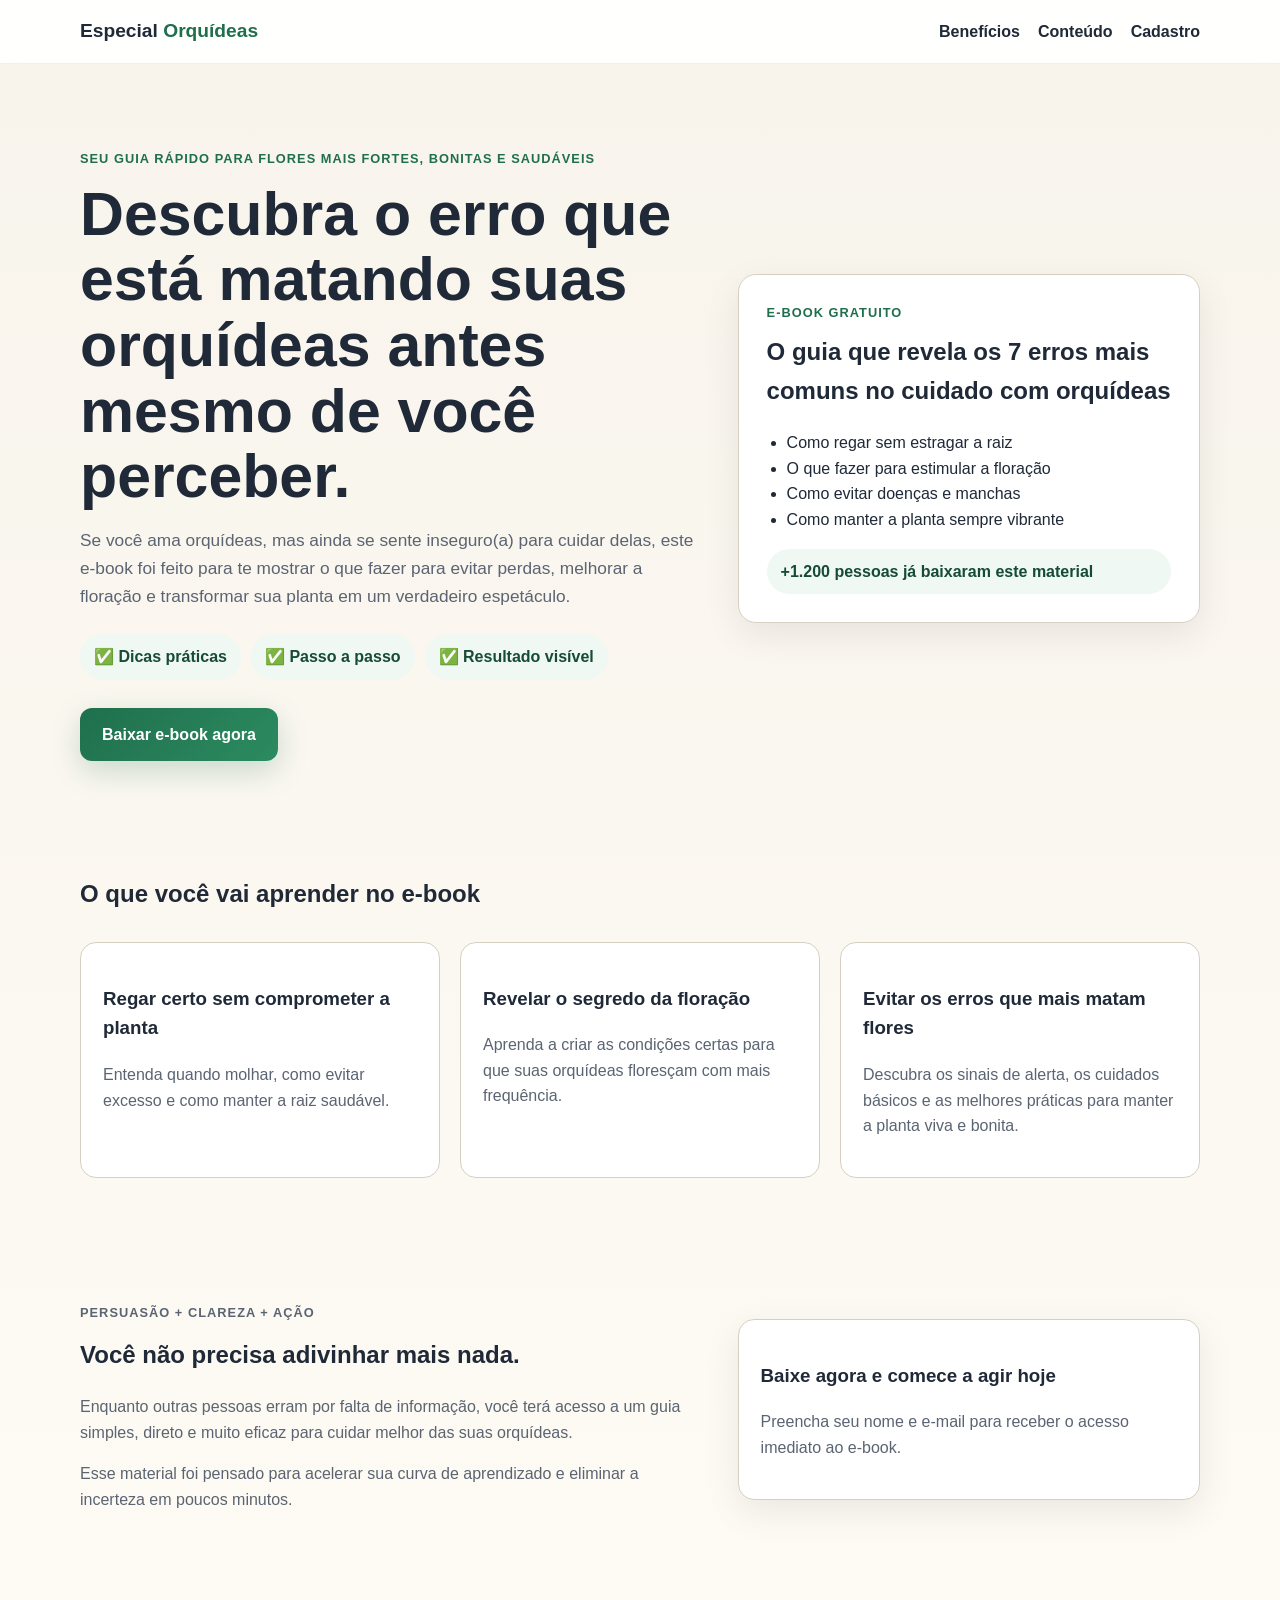
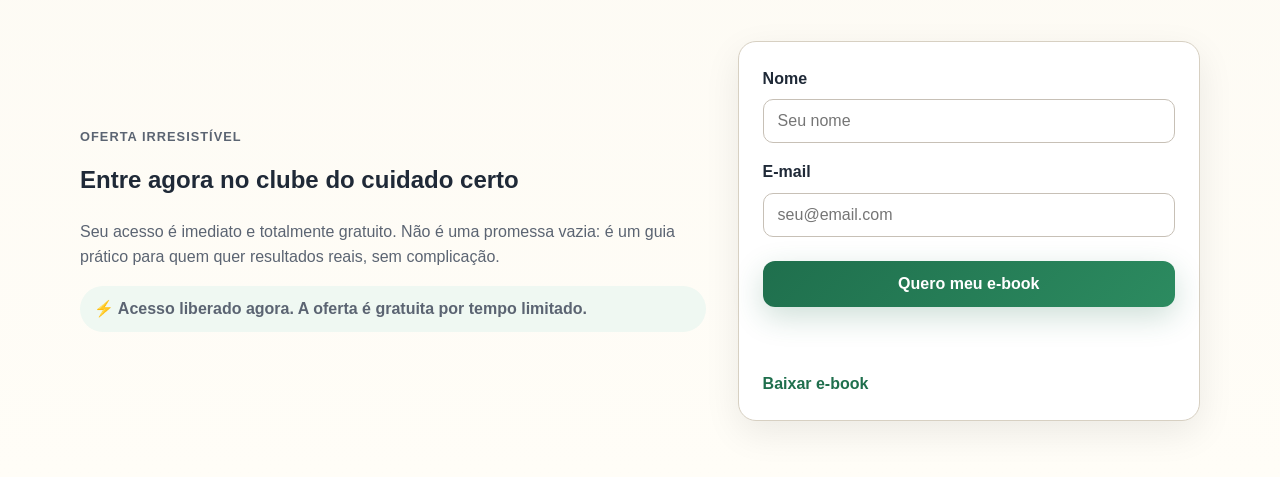
==== index.html @ f8551716 "first commit" ====
<!DOCTYPE html>
<html lang="pt-BR">
<head>
    <meta charset="UTF-8">
    <meta name="viewport" content="width=device-width, initial-scale=1.0">
    <meta name="description" content="Baixe agora o e-book gratuito sobre orquídeas e descubra como cuidar delas de forma simples, segura e eficiente.">
    <title>Orquídeas: O Guia Secreto para Cuidar Melhor</title>
    <link rel="stylesheet" href="style.css">
</head>
<body>
    <header class="topbar">
        <div class="container nav-row">
            <div class="brand">Especial <span>Orquídeas</span></div>
            <nav>
                <a href="#beneficios">Benefícios</a>
                <a href="#conteudo">Conteúdo</a>
                <a href="#cadastro">Cadastro</a>
            </nav>
        </div>
    </header>

    <main>
        <section class="hero" id="home">
            <div class="container hero-grid">
                <div class="hero-copy">
                    <p class="eyebrow">Seu guia rápido para flores mais fortes, bonitas e saudáveis</p>
                    <h1>Descubra o erro que está matando suas orquídeas antes mesmo de você perceber.</h1>
                    <p class="lead">Se você ama orquídeas, mas ainda se sente inseguro(a) para cuidar delas, este e-book foi feito para te mostrar o que fazer para evitar perdas, melhorar a floração e transformar sua planta em um verdadeiro espetáculo.</p>

                    <div class="hero-points">
                        <span>✅ Dicas práticas</span>
                        <span>✅ Passo a passo</span>
                        <span>✅ Resultado visível</span>
                    </div>

                    <a class="btn-primary" href="#cadastro">Baixar e-book agora</a>
                </div>

                <div class="hero-card">
                    <div class="mini-badge">E-book gratuito</div>
                    <h2>O guia que revela os 7 erros mais comuns no cuidado com orquídeas</h2>
                    <ul>
                        <li>Como regar sem estragar a raiz</li>
                        <li>O que fazer para estimular a floração</li>
                        <li>Como evitar doenças e manchas</li>
                        <li>Como manter a planta sempre vibrante</li>
                    </ul>
                    <div class="social-proof">+1.200 pessoas já baixaram este material</div>
                </div>
            </div>
        </section>

        <section class="benefits" id="beneficios">
            <div class="container">
                <h2>O que você vai aprender no e-book</h2>
                <div class="benefit-grid">
                    <article>
                        <h3>Regar certo sem comprometer a planta</h3>
                        <p>Entenda quando molhar, como evitar excesso e como manter a raiz saudável.</p>
                    </article>
                    <article>
                        <h3>Revelar o segredo da floração</h3>
                        <p>Aprenda a criar as condições certas para que suas orquídeas floresçam com mais frequência.</p>
                    </article>
                    <article>
                        <h3>Evitar os erros que mais matam flores</h3>
                        <p>Descubra os sinais de alerta, os cuidados básicos e as melhores práticas para manter a planta viva e bonita.</p>
                    </article>
                </div>
            </div>
        </section>

        <section class="content-section" id="conteudo">
            <div class="container two-column">
                <div>
                    <p class="section-tag">Persuasão + clareza + ação</p>
                    <h2>Você não precisa adivinhar mais nada.</h2>
                    <p>Enquanto outras pessoas erram por falta de informação, você terá acesso a um guia simples, direto e muito eficaz para cuidar melhor das suas orquídeas.</p>
                    <p>Esse material foi pensado para acelerar sua curva de aprendizado e eliminar a incerteza em poucos minutos.</p>
                </div>

                <div class="box-cta">
                    <h3>Baixe agora e comece a agir hoje</h3>
                    <p>Preencha seu nome e e-mail para receber o acesso imediato ao e-book.</p>
                </div>
            </div>
        </section>

        <section class="capture" id="cadastro">
            <div class="container capture-grid">
                <div class="capture-copy">
                    <p class="section-tag">Oferta irresistível</p>
                    <h2>Entre agora no clube do cuidado certo</h2>
                    <p>Seu acesso é imediato e totalmente gratuito. Não é uma promessa vazia: é um guia prático para quem quer resultados reais, sem complicação.</p>
                    <p class="urgency">⚡ Acesso liberado agora. A oferta é gratuita por tempo limitado.</p>
                </div>

                <form id="lead-form" class="lead-form" data-script-url="COLOQUE_A_URL_DO_SEU_APPS_SCRIPT_AQUI" data-ebook-url="COLOQUE_O_LINK_DO_SEU_EBOOK_AQUI">
                    <label>
                        Nome
                        <input type="text" name="nome" placeholder="Seu nome" required>
                    </label>

                    <label>
                        E-mail
                        <input type="email" name="email" placeholder="seu@email.com" required>
                    </label>

                    <button type="submit" class="btn-primary full">Quero meu e-book</button>
                    <p id="form-status" class="form-status" aria-live="polite"></p>
                    <a id="download-link" class="download-link" href="#" target="_blank" rel="noreferrer">Baixar e-book</a>
                </form>
            </div>
        </section>
    </main>

    <script src="main.js"></script>
</body>
</html>
---- style.css ----
:root {
    --bg: #f6f1e8;
    --panel: #ffffff;
    --text: #1f2937;
    --muted: #5b6472;
    --brand: #1f6f4d;
    --brand-dark: #164b35;
    --accent: #ffb84d;
    --line: #d7d0c2;
}

* {
    box-sizing: border-box;
}

html {
    scroll-behavior: smooth;
}

body {
    margin: 0;
    font-family: Arial, Helvetica, sans-serif;
    color: var(--text);
    background: linear-gradient(180deg, #f8f4ec 0%, #fffdf7 100%);
    line-height: 1.6;
}

.container {
    width: min(1120px, calc(100% - 32px));
    margin: 0 auto;
}

.topbar {
    position: sticky;
    top: 0;
    z-index: 10;
    background: rgba(255, 255, 255, 0.92);
    backdrop-filter: blur(8px);
    border-bottom: 1px solid rgba(0, 0, 0, 0.06);
}

.nav-row {
    display: flex;
    align-items: center;
    justify-content: space-between;
    padding: 16px 0;
}

.brand {
    font-size: 1.2rem;
    font-weight: 700;
}

.brand span {
    color: var(--brand);
}

nav {
    display: flex;
    gap: 18px;
}

nav a {
    text-decoration: none;
    color: var(--text);
    font-weight: 600;
}

.hero {
    padding: 72px 0 48px;
}

.hero-grid,
.capture-grid,
.two-column {
    display: grid;
    grid-template-columns: 1.15fr 0.85fr;
    gap: 32px;
    align-items: center;
}

.eyebrow,
.section-tag,
.mini-badge {
    text-transform: uppercase;
    letter-spacing: 0.08em;
    font-size: 0.8rem;
    font-weight: 700;
    color: var(--brand);
}

h1 {
    font-size: clamp(2.2rem, 5vw, 3.8rem);
    line-height: 1.08;
    margin: 0 0 16px;
}

.lead {
    font-size: 1.08rem;
    color: var(--muted);
    max-width: 680px;
}

.hero-points {
    display: flex;
    flex-wrap: wrap;
    gap: 10px;
    margin: 24px 0 28px;
}

.hero-points span,
.social-proof,
.urgency {
    background: #eff8f2;
    padding: 10px 14px;
    border-radius: 999px;
    font-weight: 700;
    color: var(--brand-dark);
}

.btn-primary {
    display: inline-block;
    background: linear-gradient(135deg, var(--brand) 0%, #2c8b60 100%);
    color: #fff;
    text-decoration: none;
    border: none;
    border-radius: 12px;
    padding: 14px 22px;
    font-size: 1rem;
    font-weight: 700;
    cursor: pointer;
    box-shadow: 0 10px 30px rgba(31, 111, 77, 0.22);
}

.btn-primary.full {
    width: 100%;
    margin-top: 8px;
}

.hero-card,
.box-cta,
.lead-form {
    background: var(--panel);
    border: 1px solid var(--line);
    border-radius: 18px;
    box-shadow: 0 12px 36px rgba(0, 0, 0, 0.08);
}

.hero-card {
    padding: 28px;
}

.hero-card h2,
.capture-copy h2,
.benefits h2,
.content-section h2 {
    margin-top: 10px;
}

.hero-card ul {
    padding-left: 20px;
}

.benefits,
.content-section,
.capture {
    padding: 56px 0;
}

.benefit-grid {
    display: grid;
    grid-template-columns: repeat(3, 1fr);
    gap: 20px;
    margin-top: 28px;
}

.benefit-grid article,
.box-cta {
    background: var(--panel);
    border: 1px solid var(--line);
    border-radius: 16px;
    padding: 22px;
}

.capture-copy p,
.content-section p,
.benefit-grid p {
    color: var(--muted);
}

.lead-form {
    padding: 24px;
}

.lead-form label {
    display: block;
    margin-bottom: 16px;
    font-weight: 700;
}

.lead-form input {
    width: 100%;
    margin-top: 8px;
    padding: 12px 14px;
    border-radius: 10px;
    border: 1px solid #c7c0b6;
    font-size: 1rem;
}

.form-status {
    margin-top: 14px;
    min-height: 22px;
    color: var(--brand-dark);
    font-weight: 700;
}

.download-link {
    display: inline-block;
    margin-top: 12px;
    color: var(--brand);
    text-decoration: none;
    font-weight: 700;
}

@media (max-width: 860px) {
    .hero-grid,
    .capture-grid,
    .two-column,
    .benefit-grid {
        grid-template-columns: 1fr;
    }

    nav {
        display: none;
    }
}
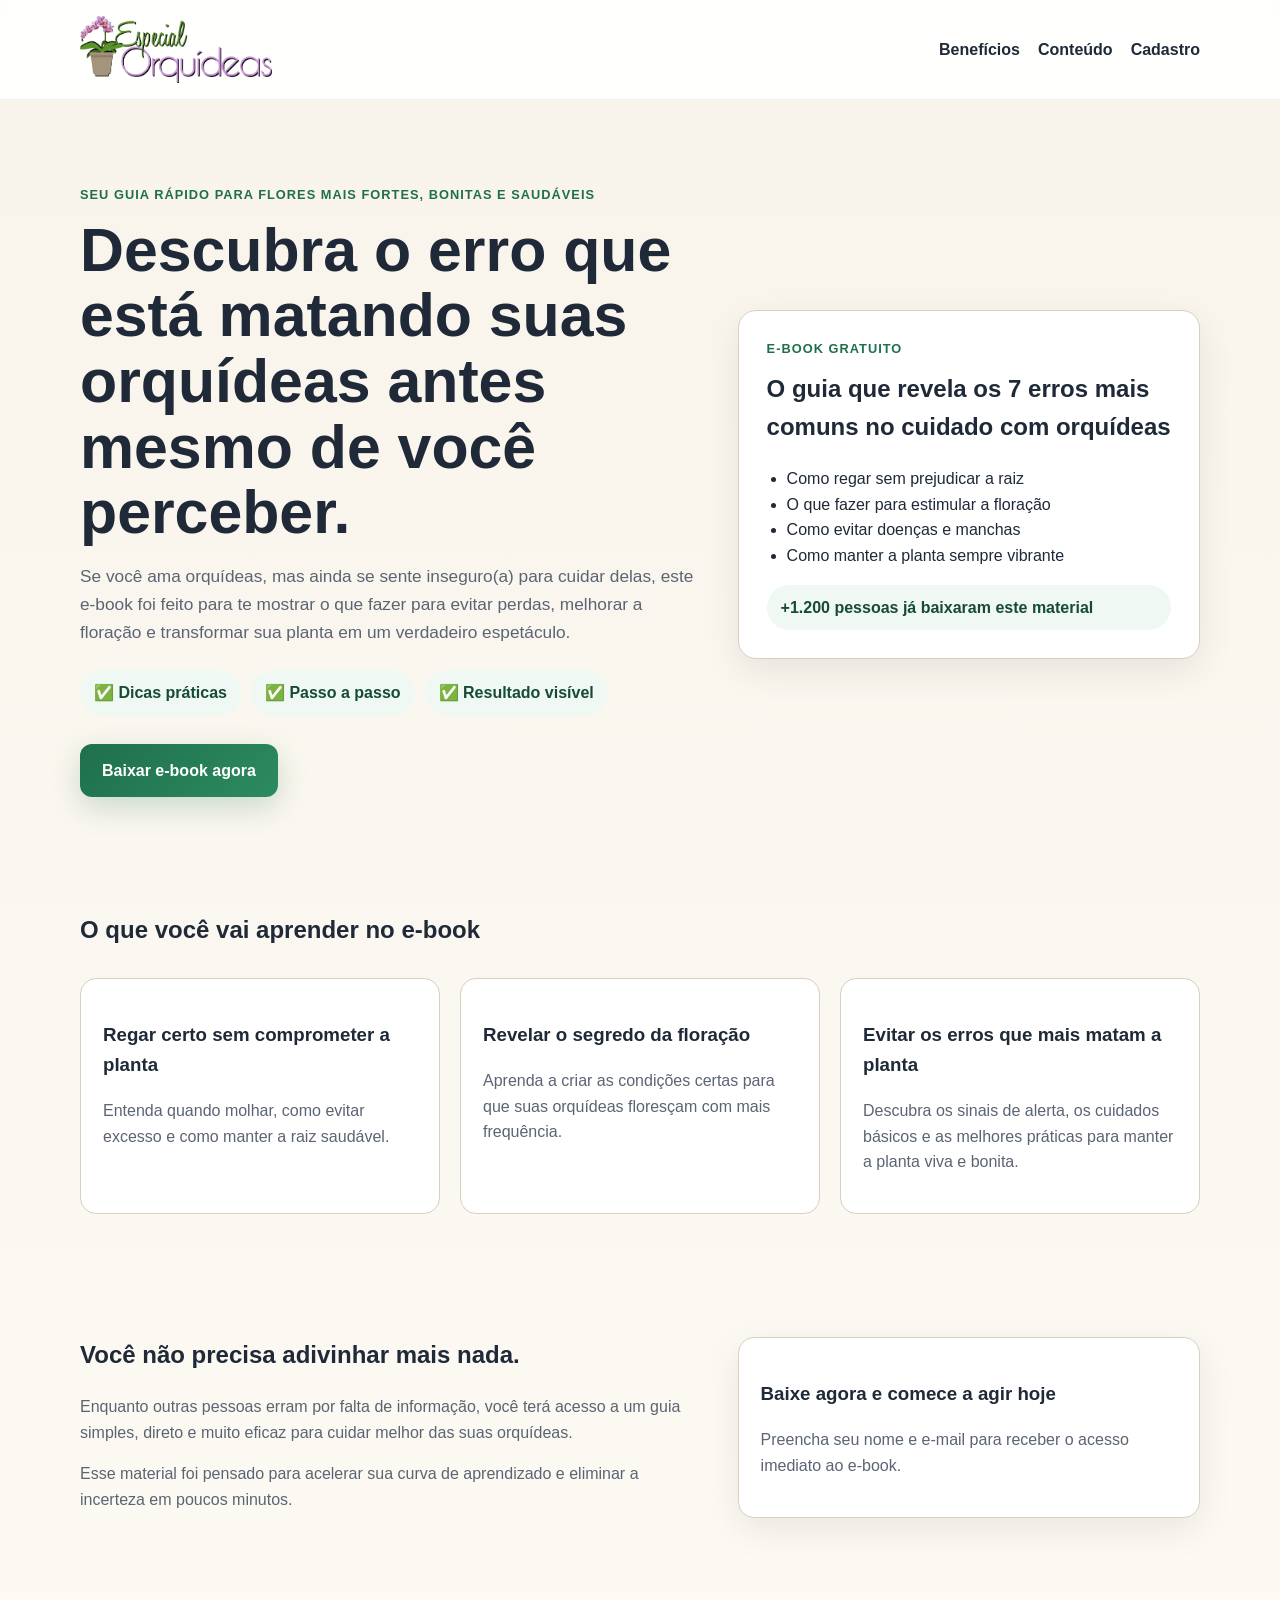
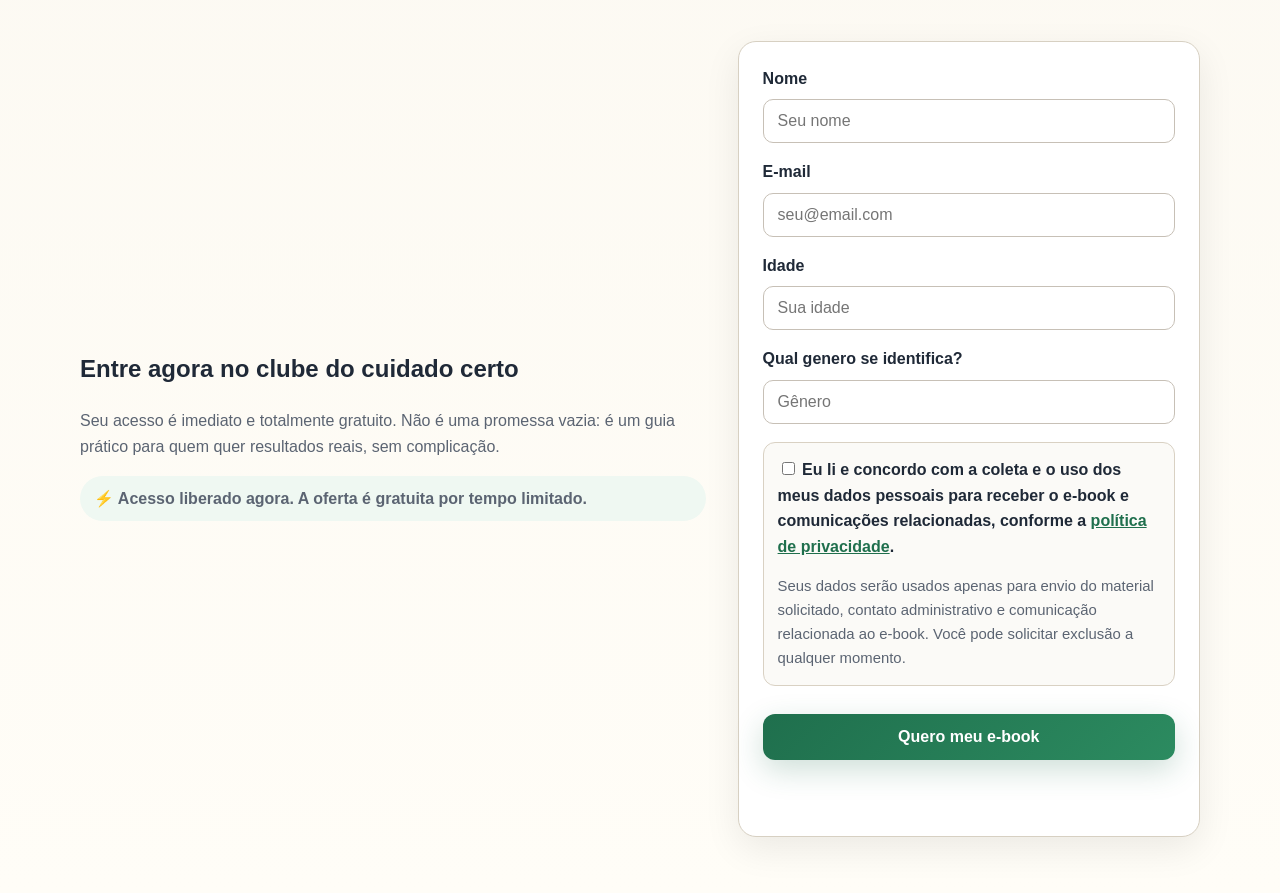
==== commit 885403a0: "Implementação de backend com Apps Script do google" ====
--- a/index.html
+++ b/index.html
@@ -10,7 +10,7 @@
 <body>
     <header class="topbar">
         <div class="container nav-row">
-            <div class="brand">Especial <span>Orquídeas</span></div>
+                <img src="especial orquídeas.webp" alt="Especial Orquídeas"class="brand">
             <nav>
                 <a href="#beneficios">Benefícios</a>
                 <a href="#conteudo">Conteúdo</a>
@@ -40,7 +40,7 @@
                     <div class="mini-badge">E-book gratuito</div>
                     <h2>O guia que revela os 7 erros mais comuns no cuidado com orquídeas</h2>
                     <ul>
-                        <li>Como regar sem estragar a raiz</li>
+                        <li>Como regar sem prejudicar a raiz</li>
                         <li>O que fazer para estimular a floração</li>
                         <li>Como evitar doenças e manchas</li>
                         <li>Como manter a planta sempre vibrante</li>
@@ -63,7 +63,7 @@
                         <p>Aprenda a criar as condições certas para que suas orquídeas floresçam com mais frequência.</p>
                     </article>
                     <article>
-                        <h3>Evitar os erros que mais matam flores</h3>
+                        <h3>Evitar os erros que mais matam a planta</h3>
                         <p>Descubra os sinais de alerta, os cuidados básicos e as melhores práticas para manter a planta viva e bonita.</p>
                     </article>
                 </div>
@@ -73,7 +73,7 @@
         <section class="content-section" id="conteudo">
             <div class="container two-column">
                 <div>
-                    <p class="section-tag">Persuasão + clareza + ação</p>
+                    <!-- <p class="section-tag">Persuasão + clareza + ação</p> -->
                     <h2>Você não precisa adivinhar mais nada.</h2>
                     <p>Enquanto outras pessoas erram por falta de informação, você terá acesso a um guia simples, direto e muito eficaz para cuidar melhor das suas orquídeas.</p>
                     <p>Esse material foi pensado para acelerar sua curva de aprendizado e eliminar a incerteza em poucos minutos.</p>
@@ -89,13 +89,13 @@
         <section class="capture" id="cadastro">
             <div class="container capture-grid">
                 <div class="capture-copy">
-                    <p class="section-tag">Oferta irresistível</p>
+                    <!-- <p class="section-tag">Oferta irresistível</p> -->
                     <h2>Entre agora no clube do cuidado certo</h2>
                     <p>Seu acesso é imediato e totalmente gratuito. Não é uma promessa vazia: é um guia prático para quem quer resultados reais, sem complicação.</p>
                     <p class="urgency">⚡ Acesso liberado agora. A oferta é gratuita por tempo limitado.</p>
                 </div>
 
-                <form id="lead-form" class="lead-form" data-script-url="COLOQUE_A_URL_DO_SEU_APPS_SCRIPT_AQUI" data-ebook-url="COLOQUE_O_LINK_DO_SEU_EBOOK_AQUI">
+                <form id="lead-form" class="lead-form" data-script-url="https://script.google.com/macros/s/AKfycbwAmwP4LG7Ontj531IKOtrj-YC6pEOh5Q7Q1Kuj8aBQ42NuKUIBJKMYOcQsplX1dHQ3tQ/exec" data-ebook-url="E-book.pdf">
                     <label>
                         Nome
                         <input type="text" name="nome" placeholder="Seu nome" required>
@@ -105,10 +105,24 @@
                         E-mail
                         <input type="email" name="email" placeholder="seu@email.com" required>
                     </label>
-
+                    <label>
+                        Idade
+                        <input type="number" name="idade" placeholder="Sua idade" required min="1" max="99" inputmode="numeric" minlength="2" oninput="this.value = this.value.slice(0, 2)">
+                    </label>
+                    <label>
+                        Qual genero se identifica?
+                        <input type="text" name="genero" placeholder="Gênero" required>
+                    </label>
+                    <div class="consent-box">
+                        <label class="consent-label">
+                            <input type="checkbox" name="consentimento" required>
+                            <span>Eu li e concordo com a coleta e o uso dos meus dados pessoais para receber o e-book e comunicações relacionadas, conforme a <a href="politica-privacidade.html" target="_blank" rel="noreferrer">política de privacidade</a>.</span>
+                        </label>
+                        <p class="consent-note">Seus dados serão usados apenas para envio do material solicitado, contato administrativo e comunicação relacionada ao e-book. Você pode solicitar exclusão a qualquer momento.</p>
+                    </div>
                     <button type="submit" class="btn-primary full">Quero meu e-book</button>
                     <p id="form-status" class="form-status" aria-live="polite"></p>
-                    <a id="download-link" class="download-link" href="#" target="_blank" rel="noreferrer">Baixar e-book</a>
+                    <a id="download-link" class="download-link" href="#" target="_blank" rel="noreferrer" style="display: none;">Baixar e-book</a>
                 </form>
             </div>
         </section>
--- a/style.css
+++ b/style.css
@@ -47,6 +47,7 @@
 }
 
 .brand {
+    width: 10em;
     font-size: 1.2rem;
     font-weight: 700;
 }
@@ -198,13 +199,45 @@
     font-weight: 700;
 }
 
-.lead-form input {
+.lead-form input[type="text"],
+.lead-form input[type="email"],
+.lead-form input[type="number"] {
     width: 100%;
     margin-top: 8px;
     padding: 12px 14px;
     border-radius: 10px;
     border: 1px solid #c7c0b6;
     font-size: 1rem;
+}
+
+.consent-box {
+    margin: 18px 0 20px;
+    padding: 14px;
+    border: 1px solid #d9d1c3;
+    border-radius: 12px;
+    background: #fbfaf7;
+}
+
+.consent-label {
+    display: flex;
+    align-items: flex-start;
+    gap: 12px;
+    font-weight: 600;
+    color: var(--text);
+}
+
+.consent-label input {
+    margin-top: 3px;
+}
+
+.consent-label a {
+    color: var(--brand);
+}
+
+.consent-note {
+    margin: 10px 0 0;
+    font-size: 0.93rem;
+    color: var(--muted);
 }
 
 .form-status {
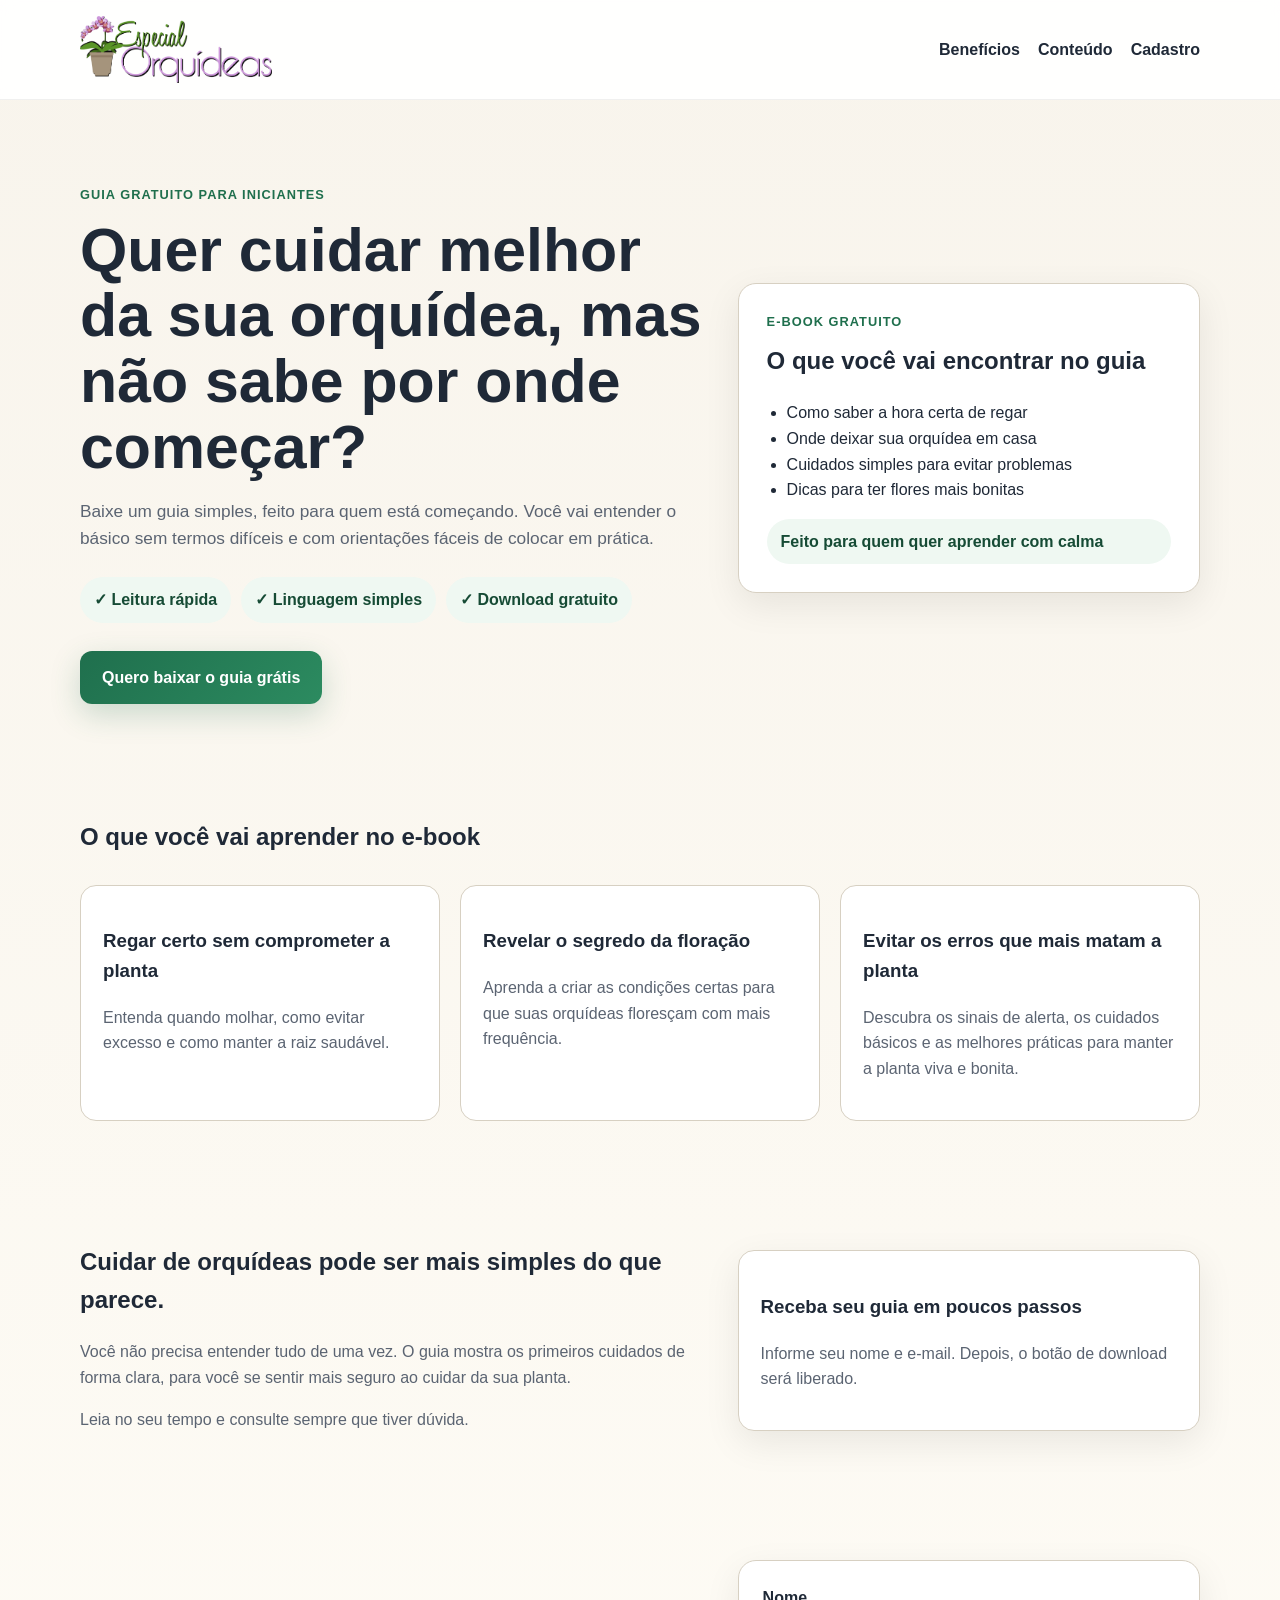
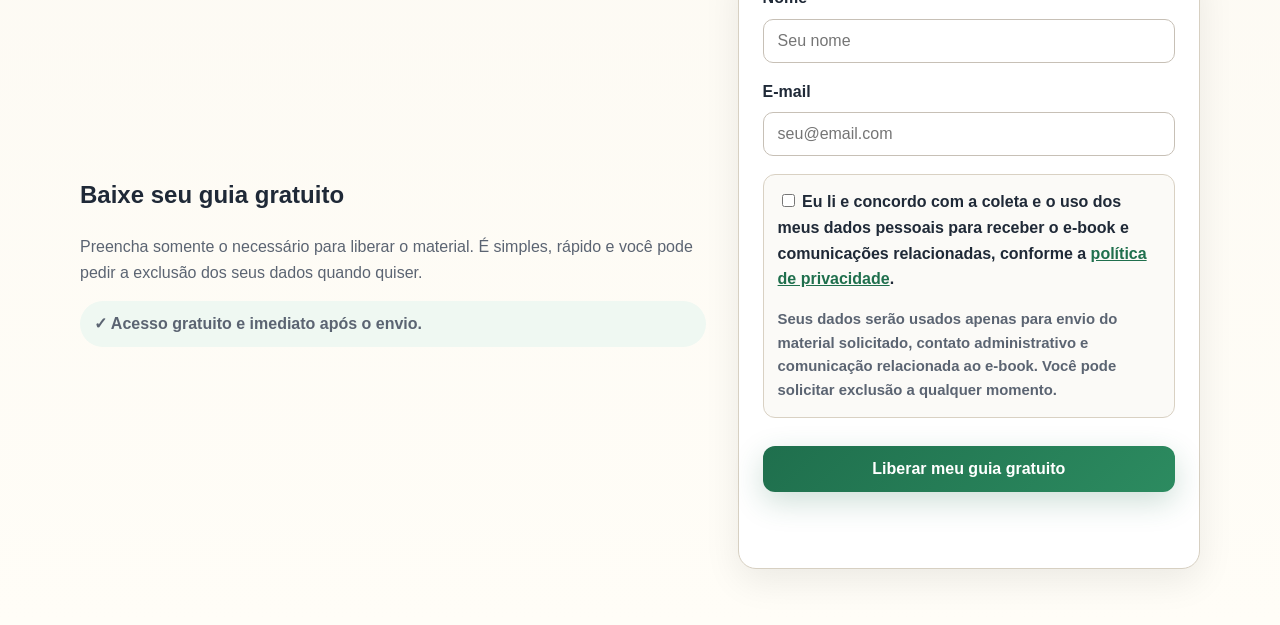
==== commit 2fab2779: "feat: simplify lead capture experience" ====
--- a/index.html
+++ b/index.html
@@ -3,9 +3,26 @@
 <head>
     <meta charset="UTF-8">
     <meta name="viewport" content="width=device-width, initial-scale=1.0">
-    <meta name="description" content="Baixe agora o e-book gratuito sobre orquídeas e descubra como cuidar delas de forma simples, segura e eficiente.">
-    <title>Orquídeas: O Guia Secreto para Cuidar Melhor</title>
+    <meta name="description" content="Guia gratuito para iniciantes: aprenda os cuidados básicos para manter suas orquídeas bonitas e saudáveis.">
+    <title>Guia gratuito de cuidados com orquídeas</title>
     <link rel="stylesheet" href="style.css">
+    <!-- Meta Pixel Code -->
+<script>
+!function(f,b,e,v,n,t,s)
+{if(f.fbq)return;n=f.fbq=function(){n.callMethod?
+n.callMethod.apply(n,arguments):n.queue.push(arguments)};
+if(!f._fbq)f._fbq=n;n.push=n;n.loaded=!0;n.version='2.0';
+n.queue=[];t=b.createElement(e);t.async=!0;
+t.src=v;s=b.getElementsByTagName(e)[0];
+s.parentNode.insertBefore(t,s)}(window, document,'script',
+'https://connect.facebook.net/en_US/fbevents.js');
+fbq('init', '1542713684299613');
+fbq('track', 'PageView');
+</script>
+<noscript><img height="1" width="1" style="display:none"
+src="https://www.facebook.com/tr?id=1542713684299613&ev=PageView&noscript=1"
+/></noscript>
+<!-- End Meta Pixel Code -->
 </head>
 <body>
     <header class="topbar">
@@ -23,29 +40,29 @@
         <section class="hero" id="home">
             <div class="container hero-grid">
                 <div class="hero-copy">
-                    <p class="eyebrow">Seu guia rápido para flores mais fortes, bonitas e saudáveis</p>
-                    <h1>Descubra o erro que está matando suas orquídeas antes mesmo de você perceber.</h1>
-                    <p class="lead">Se você ama orquídeas, mas ainda se sente inseguro(a) para cuidar delas, este e-book foi feito para te mostrar o que fazer para evitar perdas, melhorar a floração e transformar sua planta em um verdadeiro espetáculo.</p>
+                    <p class="eyebrow">Guia gratuito para iniciantes</p>
+                    <h1>Quer cuidar melhor da sua orquídea, mas não sabe por onde começar?</h1>
+                    <p class="lead">Baixe um guia simples, feito para quem está começando. Você vai entender o básico sem termos difíceis e com orientações fáceis de colocar em prática.</p>
 
                     <div class="hero-points">
-                        <span>✅ Dicas práticas</span>
-                        <span>✅ Passo a passo</span>
-                        <span>✅ Resultado visível</span>
+                        <span>✓ Leitura rápida</span>
+                        <span>✓ Linguagem simples</span>
+                        <span>✓ Download gratuito</span>
                     </div>
 
-                    <a class="btn-primary" href="#cadastro">Baixar e-book agora</a>
+                    <a class="btn-primary" href="#cadastro">Quero baixar o guia grátis</a>
                 </div>
 
                 <div class="hero-card">
                     <div class="mini-badge">E-book gratuito</div>
-                    <h2>O guia que revela os 7 erros mais comuns no cuidado com orquídeas</h2>
+                    <h2>O que você vai encontrar no guia</h2>
                     <ul>
-                        <li>Como regar sem prejudicar a raiz</li>
-                        <li>O que fazer para estimular a floração</li>
-                        <li>Como evitar doenças e manchas</li>
-                        <li>Como manter a planta sempre vibrante</li>
+                        <li>Como saber a hora certa de regar</li>
+                        <li>Onde deixar sua orquídea em casa</li>
+                        <li>Cuidados simples para evitar problemas</li>
+                        <li>Dicas para ter flores mais bonitas</li>
                     </ul>
-                    <div class="social-proof">+1.200 pessoas já baixaram este material</div>
+                    <div class="social-proof">Feito para quem quer aprender com calma</div>
                 </div>
             </div>
         </section>
@@ -74,14 +91,14 @@
             <div class="container two-column">
                 <div>
                     <!-- <p class="section-tag">Persuasão + clareza + ação</p> -->
-                    <h2>Você não precisa adivinhar mais nada.</h2>
-                    <p>Enquanto outras pessoas erram por falta de informação, você terá acesso a um guia simples, direto e muito eficaz para cuidar melhor das suas orquídeas.</p>
-                    <p>Esse material foi pensado para acelerar sua curva de aprendizado e eliminar a incerteza em poucos minutos.</p>
+                    <h2>Cuidar de orquídeas pode ser mais simples do que parece.</h2>
+                    <p>Você não precisa entender tudo de uma vez. O guia mostra os primeiros cuidados de forma clara, para você se sentir mais seguro ao cuidar da sua planta.</p>
+                    <p>Leia no seu tempo e consulte sempre que tiver dúvida.</p>
                 </div>
 
                 <div class="box-cta">
-                    <h3>Baixe agora e comece a agir hoje</h3>
-                    <p>Preencha seu nome e e-mail para receber o acesso imediato ao e-book.</p>
+                    <h3>Receba seu guia em poucos passos</h3>
+                    <p>Informe seu nome e e-mail. Depois, o botão de download será liberado.</p>
                 </div>
             </div>
         </section>
@@ -90,9 +107,9 @@
             <div class="container capture-grid">
                 <div class="capture-copy">
                     <!-- <p class="section-tag">Oferta irresistível</p> -->
-                    <h2>Entre agora no clube do cuidado certo</h2>
-                    <p>Seu acesso é imediato e totalmente gratuito. Não é uma promessa vazia: é um guia prático para quem quer resultados reais, sem complicação.</p>
-                    <p class="urgency">⚡ Acesso liberado agora. A oferta é gratuita por tempo limitado.</p>
+                    <h2>Baixe seu guia gratuito</h2>
+                    <p>Preencha somente o necessário para liberar o material. É simples, rápido e você pode pedir a exclusão dos seus dados quando quiser.</p>
+                    <p class="urgency">✓ Acesso gratuito e imediato após o envio.</p>
                 </div>
 
                 <form id="lead-form" class="lead-form" data-script-url="https://script.google.com/macros/s/AKfycbwAmwP4LG7Ontj531IKOtrj-YC6pEOh5Q7Q1Kuj8aBQ42NuKUIBJKMYOcQsplX1dHQ3tQ/exec" data-ebook-url="E-book.pdf">
@@ -106,13 +123,6 @@
                         <input type="email" name="email" placeholder="seu@email.com" required>
                     </label>
                     <label>
-                        Idade
-                        <input type="number" name="idade" placeholder="Sua idade" required min="1" max="99" inputmode="numeric" minlength="2" oninput="this.value = this.value.slice(0, 2)">
-                    </label>
-                    <label>
-                        Qual genero se identifica?
-                        <input type="text" name="genero" placeholder="Gênero" required>
-                    </label>
                     <div class="consent-box">
                         <label class="consent-label">
                             <input type="checkbox" name="consentimento" required>
@@ -120,7 +130,7 @@
                         </label>
                         <p class="consent-note">Seus dados serão usados apenas para envio do material solicitado, contato administrativo e comunicação relacionada ao e-book. Você pode solicitar exclusão a qualquer momento.</p>
                     </div>
-                    <button type="submit" class="btn-primary full">Quero meu e-book</button>
+                    <button type="submit" class="btn-primary full">Liberar meu guia gratuito</button>
                     <p id="form-status" class="form-status" aria-live="polite"></p>
                     <a id="download-link" class="download-link" href="#" target="_blank" rel="noreferrer" style="display: none;">Baixar e-book</a>
                 </form>
@@ -129,5 +139,6 @@
     </main>
 
     <script src="main.js"></script>
+    
 </body>
-</html>+</html>
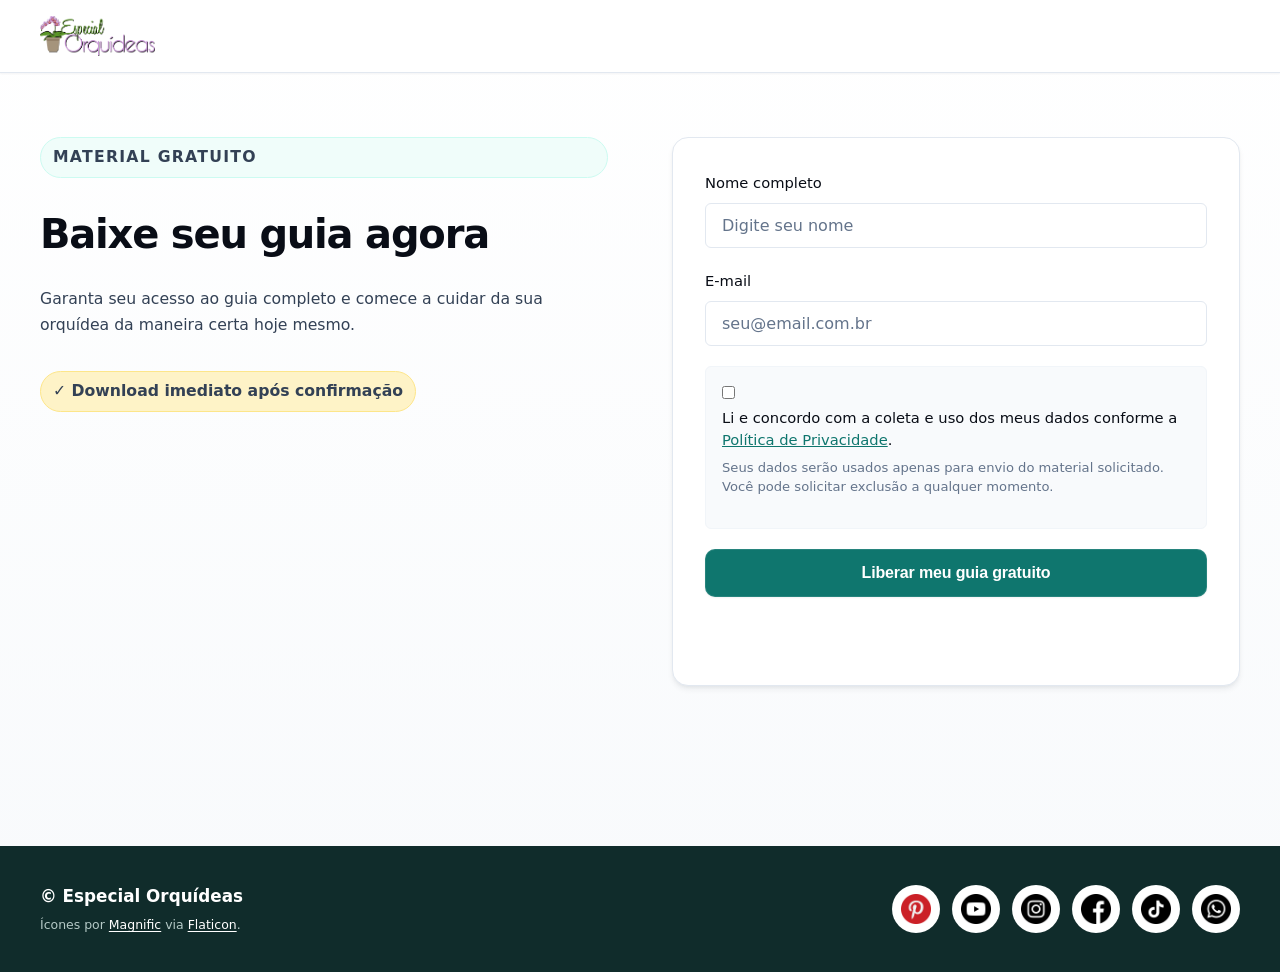
==== commit d683b03f: "Add YouTube icon to social media assets" ====
--- a/index.html
+++ b/index.html
@@ -4,7 +4,10 @@
     <meta charset="UTF-8">
     <meta name="viewport" content="width=device-width, initial-scale=1.0">
     <meta name="description" content="Guia gratuito para iniciantes: aprenda os cuidados básicos para manter suas orquídeas bonitas e saudáveis.">
-    <title>Guia gratuito de cuidados com orquídeas</title>
+    <title>Guia gratuito de cuidados com orquídeas | Especial Orquídeas</title>
+    <link rel="preconnect" href="https://fonts.googleapis.com">
+    <link rel="preconnect" href="https://fonts.gstatic.com" crossorigin>
+    <link href="https://fonts.googleapis.com/css2?family=Inter:wght@400;500;600;700;800&display=swap" rel="stylesheet">
     <link rel="stylesheet" href="style.css">
     <!-- Meta Pixel Code -->
 <script>
@@ -19,126 +22,77 @@
 fbq('init', '1542713684299613');
 fbq('track', 'PageView');
 </script>
-<noscript><img height="1" width="1" style="display:none"
-src="https://www.facebook.com/tr?id=1542713684299613&ev=PageView&noscript=1"
-/></noscript>
+<noscript><img height="1" width="1" style="display:none" src="https://www.facebook.com/tr?id=1542713684299613&ev=PageView&noscript=1"/></noscript>
 <!-- End Meta Pixel Code -->
 </head>
 <body>
     <header class="topbar">
         <div class="container nav-row">
-                <img src="especial orquídeas.webp" alt="Especial Orquídeas"class="brand">
-            <nav>
-                <a href="#beneficios">Benefícios</a>
-                <a href="#conteudo">Conteúdo</a>
-                <a href="#cadastro">Cadastro</a>
-            </nav>
+            <img src="especial orquídeas.webp" alt="Especial Orquídeas" class="brand">
         </div>
     </header>
 
-    <main>
-        <section class="hero" id="home">
-            <div class="container hero-grid">
-                <div class="hero-copy">
-                    <p class="eyebrow">Guia gratuito para iniciantes</p>
-                    <h1>Quer cuidar melhor da sua orquídea, mas não sabe por onde começar?</h1>
-                    <p class="lead">Baixe um guia simples, feito para quem está começando. Você vai entender o básico sem termos difíceis e com orientações fáceis de colocar em prática.</p>
-
-                    <div class="hero-points">
-                        <span>✓ Leitura rápida</span>
-                        <span>✓ Linguagem simples</span>
-                        <span>✓ Download gratuito</span>
+  
+        <section class="capture" id="cadastro">
+            <div class="container capture-grid">
+                <div class="capture-copy">
+                    <p class="eyebrow">Material gratuito</p>
+                    <h2>Baixe seu guia agora</h2>
+                    <p>Garanta seu acesso ao guia completo e comece a cuidar da sua orquídea da maneira certa hoje mesmo.</p>
+                    <p class="urgency">✓ Download imediato após confirmação</p>
+                </div>
+                <form id="lead-form" class="lead-form" data-script-url="https://script.google.com/macros/s/AKfycbyqkal8BDTR1zPo81DL5yytU9PgAYLYCDxhjU4SMVYcvaqYXaPPicuTfb7Tc0JHMVLddw/exec" data-ebook-url="https://qx1qawcrhlazbphj.public.blob.vercel-storage.com/Princ%C3%ADpios%20b%C3%A1sicos%20para%20cultivar%20Orquideas%20-%20Especial%20Orquideas.pdf">
+                    <label>
+                        Nome completo
+                        <input type="text" name="nome" placeholder="Digite seu nome" required>
+                    </label>
+                    <label>
+                        E-mail
+                        <input type="email" name="email" placeholder="seu@email.com.br" required>
+                    </label>
+                    <div class="consent-box">
+                        <label class="consent-label">
+                            <input type="checkbox" name="consentimento" required>
+                            <span>Li e concordo com a coleta e uso dos meus dados conforme a <a href="politica-privacidade.html" target="_blank" rel="noreferrer">Política de Privacidade</a>.</span>
+                        </label>
+                        <p class="consent-note">Seus dados serão usados apenas para envio do material solicitado. Você pode solicitar exclusão a qualquer momento.</p>
                     </div>
-
-                    <a class="btn-primary" href="#cadastro">Quero baixar o guia grátis</a>
-                </div>
-
-                <div class="hero-card">
-                    <div class="mini-badge">E-book gratuito</div>
-                    <h2>O que você vai encontrar no guia</h2>
-                    <ul>
-                        <li>Como saber a hora certa de regar</li>
-                        <li>Onde deixar sua orquídea em casa</li>
-                        <li>Cuidados simples para evitar problemas</li>
-                        <li>Dicas para ter flores mais bonitas</li>
-                    </ul>
-                    <div class="social-proof">Feito para quem quer aprender com calma</div>
-                </div>
+                    <button type="submit" class="btn-primary full">Liberar meu guia gratuito</button>
+                    <p id="form-status" class="form-status" aria-live="polite"></p>
+                    <a id="download-link" class="download-link" href="https://qx1qawcrhlazbphj.public.blob.vercel-storage.com/Princ%C3%ADpios%20b%C3%A1sicos%20para%20cultivar%20Orquideas%20-%20Especial%20Orquideas.pdf" target="_blank" rel="noreferrer" style="display: none;">Baixar e-book em PDF</a>
+                </form>
             </div>
         </section>
 
-        <section class="benefits" id="beneficios">
-            <div class="container">
-                <h2>O que você vai aprender no e-book</h2>
-                <div class="benefit-grid">
-                    <article>
-                        <h3>Regar certo sem comprometer a planta</h3>
-                        <p>Entenda quando molhar, como evitar excesso e como manter a raiz saudável.</p>
-                    </article>
-                    <article>
-                        <h3>Revelar o segredo da floração</h3>
-                        <p>Aprenda a criar as condições certas para que suas orquídeas floresçam com mais frequência.</p>
-                    </article>
-                    <article>
-                        <h3>Evitar os erros que mais matam a planta</h3>
-                        <p>Descubra os sinais de alerta, os cuidados básicos e as melhores práticas para manter a planta viva e bonita.</p>
-                    </article>
-                </div>
+    <footer class="site-footer">
+        <div class="container footer-content">
+            <div class="footer-intro">
+                <p class="footer-title">&copy; Especial Orquídeas</p>
+                <p class="footer-credit">Ícones por <a href="https://www.flaticon.com/br/autores/magnific" target="_blank" rel="noopener noreferrer">Magnific</a> via <a href="https://www.flaticon.com/br/" target="_blank" rel="noopener noreferrer">Flaticon</a>.</p>
             </div>
-        </section>
-
-        <section class="content-section" id="conteudo">
-            <div class="container two-column">
-                <div>
-                    <!-- <p class="section-tag">Persuasão + clareza + ação</p> -->
-                    <h2>Cuidar de orquídeas pode ser mais simples do que parece.</h2>
-                    <p>Você não precisa entender tudo de uma vez. O guia mostra os primeiros cuidados de forma clara, para você se sentir mais seguro ao cuidar da sua planta.</p>
-                    <p>Leia no seu tempo e consulte sempre que tiver dúvida.</p>
-                </div>
-
-                <div class="box-cta">
-                    <h3>Receba seu guia em poucos passos</h3>
-                    <p>Informe seu nome e e-mail. Depois, o botão de download será liberado.</p>
-                </div>
-            </div>
-        </section>
-
-        <section class="capture" id="cadastro">
-            <div class="container capture-grid">
-                <div class="capture-copy">
-                    <!-- <p class="section-tag">Oferta irresistível</p> -->
-                    <h2>Baixe seu guia gratuito</h2>
-                    <p>Preencha somente o necessário para liberar o material. É simples, rápido e você pode pedir a exclusão dos seus dados quando quiser.</p>
-                    <p class="urgency">✓ Acesso gratuito e imediato após o envio.</p>
-                </div>
-
-                <form id="lead-form" class="lead-form" data-script-url="https://script.google.com/macros/s/AKfycbwAmwP4LG7Ontj531IKOtrj-YC6pEOh5Q7Q1Kuj8aBQ42NuKUIBJKMYOcQsplX1dHQ3tQ/exec" data-ebook-url="E-book.pdf">
-                    <label>
-                        Nome
-                        <input type="text" name="nome" placeholder="Seu nome" required>
-                    </label>
-
-                    <label>
-                        E-mail
-                        <input type="email" name="email" placeholder="seu@email.com" required>
-                    </label>
-                    <label>
-                    <div class="consent-box">
-                        <label class="consent-label">
-                            <input type="checkbox" name="consentimento" required>
-                            <span>Eu li e concordo com a coleta e o uso dos meus dados pessoais para receber o e-book e comunicações relacionadas, conforme a <a href="politica-privacidade.html" target="_blank" rel="noreferrer">política de privacidade</a>.</span>
-                        </label>
-                        <p class="consent-note">Seus dados serão usados apenas para envio do material solicitado, contato administrativo e comunicação relacionada ao e-book. Você pode solicitar exclusão a qualquer momento.</p>
-                    </div>
-                    <button type="submit" class="btn-primary full">Liberar meu guia gratuito</button>
-                    <p id="form-status" class="form-status" aria-live="polite"></p>
-                    <a id="download-link" class="download-link" href="#" target="_blank" rel="noreferrer" style="display: none;">Baixar e-book</a>
-                </form>
-            </div>
-        </section>
-    </main>
+            <nav class="footer-social" aria-label="Redes sociais e contato">
+                <a href="https://www.pinterest.com/especialorquideas/" target="_blank" rel="noopener noreferrer" aria-label="Pinterest: @especialorquideas">
+                    <img src="assets/social/pinterest.png" alt="" width="32" height="32" loading="lazy" decoding="async">
+                </a>
+                <a href="https://www.youtube.com/@especialorquideas" target="_blank" rel="noopener noreferrer" aria-label="YouTube: @especialorquideas">
+                    <img src="assets/social/youtube.png" alt="" width="32" height="32" loading="lazy" decoding="async">
+                </a>
+                <a href="https://www.instagram.com/especialorquideas/" target="_blank" rel="noopener noreferrer" aria-label="Instagram: @especialorquideas">
+                    <img src="assets/social/instagram.png" alt="" width="32" height="32" loading="lazy" decoding="async">
+                </a>
+                <a href="https://www.facebook.com/especialorquideas/" target="_blank" rel="noopener noreferrer" aria-label="Facebook: @especialorquideas">
+                    <img src="assets/social/facebook.png" alt="" width="32" height="32" loading="lazy" decoding="async">
+                </a>
+                <a href="https://www.tiktok.com/@especialorquideas" target="_blank" rel="noopener noreferrer" aria-label="TikTok: @especialorquideas">
+                    <img src="assets/social/tiktok.png" alt="" width="32" height="32" loading="lazy" decoding="async">
+                </a>
+                <a href="https://wa.me/5531992454244" target="_blank" rel="noopener noreferrer" aria-label="WhatsApp: +55 31 99245-4244">
+                    <img src="assets/social/whatsapp.png" alt="" width="32" height="32" loading="lazy" decoding="async">
+                </a>
+            </nav>
+        </div>
+    </footer>
 
     <script src="main.js"></script>
-    
 </body>
 </html>
--- a/style.css
+++ b/style.css
@@ -1,42 +1,94 @@
+/* =================================================================el
+   DESIGN SYSTEM - CORPORATE & MODERN (ZERO AI LOOK)
+   ================================================================ */
 :root {
-    --bg: #f6f1e8;
-    --panel: #ffffff;
-    --text: #1f2937;
-    --muted: #5b6472;
-    --brand: #1f6f4d;
-    --brand-dark: #164b35;
-    --accent: #ffb84d;
-    --line: #d7d0c2;
-}
-
-* {
+    --bg-primary: #fcfcfd;
+    --bg-secondary: #f8fafc;
+    --bg-gradient: linear-gradient(180deg, #ffffff 0%, #f8fafc 100%);
+    
+    --text-main: #090d16;
+    --text-body: #334155;
+    --text-muted: #64748b;
+    
+    --primary: #0f766e;
+    --primary-hover: #115e59;
+    --primary-light: #f0fdfa;
+    --primary-border: #ccfbf1;
+    
+    --accent: #d97706;
+    --danger: #dc2626;
+    --success: #059669;
+    
+    --surface: #ffffff;
+    --surface-border: #e2e8f0;
+    --surface-border-subtle: #f1f5f9;
+    
+    --shadow-sm: 0 1px 2px 0 rgba(15, 23, 42, 0.05);
+    --shadow-md: 0 4px 6px -1px rgba(15, 23, 42, 0.07), 0 2px 4px -2px rgba(15, 23, 42, 0.07);
+    --shadow-lg: 0 10px 15px -3px rgba(15, 23, 42, 0.08), 0 4px 6px -4px rgba(15, 23, 42, 0.08);
+    --shadow-hover: 0 20px 25px -5px rgba(15, 23, 42, 0.1), 0 8px 10px -6px rgba(15, 23, 42, 0.1);
+
+    --radius-sm: 6px;
+    --radius-md: 10px;
+    --radius-lg: 16px;
+    --radius-full: 9999px;
+    
+    --transition-base: all 200ms cubic-bezier(0.4, 0, 0.2, 1);
+}
+
+/* =================================================================
+   RESET & BASE STYLES
+   ================================================================ */
+*, *::before, *::after {
     box-sizing: border-box;
+    margin: 0;
+    padding: 0;
 }
 
 html {
     scroll-behavior: smooth;
+    font-size: 16px;
+    -webkit-text-size-adjust: 100%;
 }
 
 body {
-    margin: 0;
-    font-family: Arial, Helvetica, sans-serif;
-    color: var(--text);
-    background: linear-gradient(180deg, #f8f4ec 0%, #fffdf7 100%);
-    line-height: 1.6;
-}
-
+    font-family: system-ui, -apple-system, BlinkMacSystemFont, "Segoe UI", Roboto, Oxygen, Ubuntu, Cantarell, sans-serif;
+    color: var(--text-body);
+    background: var(--bg-gradient);
+    background-attachment: fixed;
+    line-height: 1.7;
+    -webkit-font-smoothing: antialiased;
+    -moz-osx-font-smoothing: grayscale;
+    text-rendering: optimizeLegibility;
+}
+
+/* =================================================================
+   LAYOUT CONTAINERS
+   ================================================================ */
 .container {
-    width: min(1120px, calc(100% - 32px));
+    width: min(1200px, calc(100% - 32px));
     margin: 0 auto;
 }
 
+main.container {
+    display: flex;
+    flex-direction: column;
+    gap: clamp(48px, 8vw, 96px);
+    padding-bottom: clamp(64px, 10vw, 120px);
+}
+
+/* =================================================================
+   NAVIGATION / TOPBAR
+   ================================================================ */
 .topbar {
     position: sticky;
     top: 0;
-    z-index: 10;
-    background: rgba(255, 255, 255, 0.92);
-    backdrop-filter: blur(8px);
-    border-bottom: 1px solid rgba(0, 0, 0, 0.06);
+    z-index: 100;
+    background: rgba(255, 255, 255, 0.85);
+    backdrop-filter: blur(12px) saturate(160%);
+    -webkit-backdrop-filter: blur(12px) saturate(160%);
+    border-bottom: 1px solid var(--surface-border);
+    box-shadow: var(--shadow-sm);
 }
 
 .nav-row {
@@ -44,226 +96,761 @@
     align-items: center;
     justify-content: space-between;
     padding: 16px 0;
+    gap: 24px;
 }
 
 .brand {
-    width: 10em;
-    font-size: 1.2rem;
-    font-weight: 700;
-}
-
-.brand span {
-    color: var(--brand);
-}
-
-nav {
-    display: flex;
-    gap: 18px;
-}
-
-nav a {
+    height: 40px;
+    width: auto;
+    object-fit: contain;
+    display: block;
+    transition: var(--transition-base);
+}
+
+.brand:hover {
+    opacity: 0.9;
+}
+
+.nav-row > nav {
+    display: flex;
+    align-items: center;
+    gap: 28px;
+    flex-wrap: wrap;
+    justify-content: flex-end;
+}
+
+.nav-row > nav a {
     text-decoration: none;
-    color: var(--text);
-    font-weight: 600;
-}
-
+    color: var(--text-muted);
+    font-weight: 500;
+    font-size: 0.95rem;
+    padding: 4px 0;
+    position: relative;
+    transition: var(--transition-base);
+}
+
+.nav-row > nav a::after {
+    content: '';
+    position: absolute;
+    left: 0;
+    bottom: -2px;
+    width: 100%;
+    height: 2px;
+    background: var(--primary);
+    transform: scaleX(0);
+    transform-origin: right;
+    transition: transform 250ms ease;
+    border-radius: var(--radius-full);
+}
+
+.nav-row > nav a:hover {
+    color: var(--text-main);
+}
+
+.nav-row > nav a:hover::after {
+    transform: scaleX(1);
+    transform-origin: left;
+}
+
+/* =================================================================
+   HERO SECTION
+   ================================================================ */
 .hero {
-    padding: 72px 0 48px;
+    padding: clamp(48px, 8vw, 96px) 0 clamp(32px, 6vw, 64px);
 }
 
 .hero-grid,
 .capture-grid,
 .two-column {
     display: grid;
-    grid-template-columns: 1.15fr 0.85fr;
-    gap: 32px;
-    align-items: center;
+    grid-template-columns: repeat(2, 1fr);
+    gap: clamp(32px, 5vw, 64px);
+    align-items: center;
+}
+
+.hero-copy {
+    display: flex;
+    flex-direction: column;
+    align-items: flex-start;
+    gap: 20px;
 }
 
 .eyebrow,
-.section-tag,
 .mini-badge {
+    display: inline-flex;
+    align-items: center;
+    gap: 8px;
+    padding: 6px 12px;
+    border-radius: var(--radius-full);
+    font-size: 0.75rem;
+    font-weight: 600;
+    letter-spacing: 0.08em;
     text-transform: uppercase;
-    letter-spacing: 0.08em;
-    font-size: 0.8rem;
-    font-weight: 700;
-    color: var(--brand);
+    color: var(--primary);
+    background: var(--primary-light);
+    border: 1px solid var(--primary-border);
 }
 
 h1 {
-    font-size: clamp(2.2rem, 5vw, 3.8rem);
-    line-height: 1.08;
-    margin: 0 0 16px;
+    font-size: clamp(2.25rem, 5vw, 3.75rem);
+    line-height: 1.15;
+    font-weight: 800;
+    letter-spacing: -0.03em;
+    color: var(--text-main);
 }
 
 .lead {
-    font-size: 1.08rem;
-    color: var(--muted);
-    max-width: 680px;
+    font-size: clamp(1.05rem, 1.8vw, 1.2rem);
+    color: var(--text-body);
+    max-width: 60ch;
+    line-height: 1.75;
 }
 
 .hero-points {
     display: flex;
     flex-wrap: wrap;
     gap: 10px;
-    margin: 24px 0 28px;
-}
-
-.hero-points span,
-.social-proof,
-.urgency {
-    background: #eff8f2;
-    padding: 10px 14px;
-    border-radius: 999px;
-    font-weight: 700;
-    color: var(--brand-dark);
-}
-
+    margin-top: 4px;
+}
+
+.hero-points span {
+    display: inline-flex;
+    align-items: center;
+    gap: 8px;
+    padding: 6px 14px;
+    border-radius: var(--radius-full);
+    font-weight: 500;
+    font-size: 0.9rem;
+    color: var(--text-main);
+    background: var(--surface);
+    border: 1px solid var(--surface-border);
+    box-shadow: var(--shadow-sm);
+}
+
+/* =================================================================
+   BUTTONS
+   ================================================================ */
 .btn-primary {
-    display: inline-block;
-    background: linear-gradient(135deg, var(--brand) 0%, #2c8b60 100%);
-    color: #fff;
+    display: inline-flex;
+    align-items: center;
+    justify-content: center;
+    gap: 10px;
+    padding: 14px 28px;
+    font-size: 1rem;
+    font-weight: 600;
     text-decoration: none;
-    border: none;
-    border-radius: 12px;
-    padding: 14px 22px;
-    font-size: 1rem;
-    font-weight: 700;
+    color: #ffffff;
+    background: var(--primary);
+    border: 1px solid rgba(255, 255, 255, 0.1);
+    border-radius: var(--radius-md);
+    box-shadow: var(--shadow-sm);
+    transition: var(--transition-base);
     cursor: pointer;
-    box-shadow: 0 10px 30px rgba(31, 111, 77, 0.22);
+    letter-spacing: -0.01em;
+}
+
+.btn-primary:hover {
+    background: var(--primary-hover);
+    transform: translateY(-1px);
+    box-shadow: var(--shadow-md);
+}
+
+.btn-primary:active {
+    transform: translateY(0);
 }
 
 .btn-primary.full {
     width: 100%;
-    margin-top: 8px;
-}
-
+}
+
+/* =================================================================
+   CARDS & SURFACES
+   ================================================================ */
 .hero-card,
 .box-cta,
-.lead-form {
-    background: var(--panel);
-    border: 1px solid var(--line);
-    border-radius: 18px;
-    box-shadow: 0 12px 36px rgba(0, 0, 0, 0.08);
+.lead-form,
+.removal-form {
+    background: var(--surface);
+    border: 1px solid var(--surface-border);
+    border-radius: var(--radius-lg);
+    box-shadow: var(--shadow-md);
+    transition: var(--transition-base);
+}
+
+.hero-card:hover,
+.box-cta:hover,
+.lead-form:hover,
+.removal-form:hover {
+    box-shadow: var(--shadow-lg);
 }
 
 .hero-card {
-    padding: 28px;
-}
-
-.hero-card h2,
-.capture-copy h2,
-.benefits h2,
-.content-section h2 {
-    margin-top: 10px;
+    padding: clamp(24px, 4vw, 36px);
+    display: flex;
+    flex-direction: column;
+    gap: 20px;
+}
+
+.hero-card h2 {
+    font-size: clamp(1.35rem, 2.5vw, 1.75rem);
+    font-weight: 700;
+    color: var(--text-main);
+    letter-spacing: -0.02em;
+    line-height: 1.3;
 }
 
 .hero-card ul {
-    padding-left: 20px;
-}
-
+    display: flex;
+    flex-direction: column;
+    gap: 12px;
+    padding-left: 0;
+    list-style: none;
+    color: var(--text-body);
+}
+
+.hero-card li {
+    position: relative;
+    padding-left: 28px;
+    line-height: 1.6;
+}
+
+.hero-card li::before {
+    content: '';
+    position: absolute;
+    left: 0;
+    top: 8px;
+    width: 16px;
+    height: 16px;
+    border-radius: var(--radius-full);
+    background: var(--primary);
+    box-shadow: 0 0 0 4px var(--primary-light);
+}
+
+.social-proof {
+    display: inline-flex;
+    align-items: center;
+    padding: 8px 14px;
+    border-radius: var(--radius-full);
+    font-weight: 500;
+    color: var(--text-body);
+    background: var(--surface);
+    border: 1px solid var(--surface-border);
+    width: fit-content;
+    font-size: 0.9rem;
+    box-shadow: var(--shadow-sm);
+}
+
+/* =================================================================
+   SECTIONS & BENEFITS
+   ================================================================ */
 .benefits,
 .content-section,
 .capture {
-    padding: 56px 0;
+    padding: clamp(32px, 6vw, 64px) 0;
+}
+
+.benefits h2,
+.content-section h2,
+.capture-copy h2 {
+    font-size: clamp(1.75rem, 3.5vw, 2.5rem);
+    font-weight: 800;
+    letter-spacing: -0.03em;
+    line-height: 1.2;
+    color: var(--text-main);
+    margin-bottom: 12px;
 }
 
 .benefit-grid {
     display: grid;
     grid-template-columns: repeat(3, 1fr);
+    gap: 24px;
+    margin-top: 40px;
+}
+
+.benefit-grid article {
+    background: var(--surface);
+    border: 1px solid var(--surface-border);
+    border-radius: var(--radius-lg);
+    padding: 32px;
+    box-shadow: var(--shadow-sm);
+    display: flex;
+    flex-direction: column;
+    gap: 12px;
+    transition: var(--transition-base);
+    height: 100%;
+}
+
+.benefit-grid article:hover {
+    transform: translateY(-3px);
+    box-shadow: var(--shadow-md);
+    border-color: var(--primary-border);
+}
+
+.benefit-grid h3 {
+    font-size: 1.2rem;
+    font-weight: 700;
+    color: var(--text-main);
+    letter-spacing: -0.01em;
+}
+
+.benefit-grid p,
+.content-section p,
+.capture-copy p {
+    color: var(--text-body);
+    line-height: 1.7;
+    font-size: 0.98rem;
+}
+
+/* =================================================================
+   TWO COLUMN & CTA BOXES
+   ================================================================ */
+.two-column {
+    align-items: start;
+}
+
+.box-cta {
+    padding: 32px;
+    display: flex;
+    flex-direction: column;
+    gap: 16px;
+    position: sticky;
+    top: 96px;
+}
+
+.box-cta h3 {
+    font-size: 1.35rem;
+    font-weight: 700;
+    color: var(--text-main);
+    letter-spacing: -0.01em;
+}
+
+.capture-grid {
+    align-items: start;
+}
+
+.capture-copy {
+    display: flex;
+    flex-direction: column;
+    gap: 16px;
+}
+
+.urgency {
+    display: inline-flex;
+    align-items: center;
+    padding: 6px 12px;
+    border-radius: var(--radius-full);
+    font-weight: 600;
+    font-size: 0.85rem;
+    color: var(--accent);
+    background: #fef3c7;
+    border: 1px solid #fde68a;
+    width: fit-content;
+}
+
+/* =================================================================
+   FORMS & INPUTS
+   ================================================================ */
+.lead-form,
+.removal-form {
+    padding: 32px;
+    display: flex;
+    flex-direction: column;
     gap: 20px;
-    margin-top: 28px;
-}
-
-.benefit-grid article,
-.box-cta {
-    background: var(--panel);
-    border: 1px solid var(--line);
-    border-radius: 16px;
-    padding: 22px;
-}
-
-.capture-copy p,
-.content-section p,
-.benefit-grid p {
-    color: var(--muted);
-}
-
-.lead-form {
-    padding: 24px;
-}
-
-.lead-form label {
-    display: block;
-    margin-bottom: 16px;
-    font-weight: 700;
+}
+
+.lead-form label,
+.removal-form label {
+    display: flex;
+    flex-direction: column;
+    gap: 8px;
+    font-weight: 500;
+    font-size: 0.92rem;
+    color: var(--text-main);
 }
 
 .lead-form input[type="text"],
 .lead-form input[type="email"],
-.lead-form input[type="number"] {
+.removal-form input[type="email"] {
     width: 100%;
-    margin-top: 8px;
-    padding: 12px 14px;
-    border-radius: 10px;
-    border: 1px solid #c7c0b6;
+    padding: 12px 16px;
     font-size: 1rem;
+    font-family: inherit;
+    color: var(--text-main);
+    background: var(--surface);
+    border: 1px solid var(--surface-border);
+    border-radius: var(--radius-sm);
+    transition: var(--transition-base);
+}
+
+.lead-form input::placeholder,
+.removal-form input::placeholder {
+    color: var(--text-muted);
+}
+
+.lead-form input:focus,
+.removal-form input:focus {
+    outline: none;
+    border-color: var(--primary);
+    box-shadow: 0 0 0 3px var(--primary-light);
 }
 
 .consent-box {
-    margin: 18px 0 20px;
-    padding: 14px;
-    border: 1px solid #d9d1c3;
-    border-radius: 12px;
-    background: #fbfaf7;
+    padding: 16px;
+    border-radius: var(--radius-sm);
+    background: var(--bg-secondary);
+    border: 1px solid var(--surface-border-subtle);
 }
 
 .consent-label {
     display: flex;
     align-items: flex-start;
-    gap: 12px;
-    font-weight: 600;
-    color: var(--text);
+    gap: 10px;
+    font-weight: 400;
+    font-size: 0.88rem;
+    line-height: 1.5;
+    color: var(--text-body);
 }
 
 .consent-label input {
     margin-top: 3px;
+    flex-shrink: 0;
+    accent-color: var(--primary);
 }
 
 .consent-label a {
-    color: var(--brand);
+    color: var(--primary);
+    text-decoration: underline;
+    font-weight: 500;
 }
 
 .consent-note {
-    margin: 10px 0 0;
-    font-size: 0.93rem;
-    color: var(--muted);
-}
-
-.form-status {
-    margin-top: 14px;
-    min-height: 22px;
-    color: var(--brand-dark);
+    margin-top: 8px;
+    font-size: 0.82rem;
+    color: var(--text-muted);
+    line-height: 1.4;
+}
+
+.form-status,
+.removal-status {
+    min-height: 20px;
+    font-weight: 500;
+    font-size: 0.9rem;
+    text-align: center;
+    padding: 6px 12px;
+    border-radius: var(--radius-sm);
+    transition: var(--transition-base);
+}
+
+.success {
+    color: var(--success);
+    background: #ecfdf5;
+    border: 1px solid #a7f3d0;
+}
+
+.error {
+    color: var(--danger);
+    background: #fef2f2;
+    border: 1px solid #fecaca;
+}
+
+.download-link {
+    display: inline-flex;
+    align-items: center;
+    justify-content: center;
+    padding: 10px 16px;
+    border-radius: var(--radius-sm);
+    text-decoration: none;
+    font-weight: 600;
+    font-size: 0.95rem;
+    color: var(--primary);
+    background: var(--primary-light);
+    border: 1px solid var(--primary-border);
+    transition: var(--transition-base);
+}
+
+.download-link:hover {
+    background: var(--primary-border);
+}
+
+/* =================================================================
+   FOOTER
+   ================================================================ */
+.site-footer {
+    margin-top: clamp(48px, 8vw, 96px);
+    padding: 36px 0;
+    background: #102c2b;
+    color: #d5e3e1;
+}
+
+.footer-content {
+    display: flex;
+    align-items: center;
+    justify-content: space-between;
+    gap: 32px;
+}
+
+.footer-intro {
+    max-width: 280px;
+}
+
+.footer-title {
+    margin-bottom: 4px;
+    color: #fff;
+    font-size: 1.05rem;
     font-weight: 700;
 }
 
-.download-link {
-    display: inline-block;
-    margin-top: 12px;
-    color: var(--brand);
-    text-decoration: none;
+.footer-credit {
+    margin-bottom: 0;
+    color: #b4c9c6;
+    font-size: 0.78rem;
+}
+
+.footer-credit a {
+    color: #fff;
+    text-underline-offset: 2px;
+}
+
+.footer-social {
+    display: grid;
+    grid-template-columns: repeat(6, 48px);
+    gap: 12px;
+}
+
+.footer-social a {
+    display: grid;
+    width: 48px;
+    height: 48px;
+    place-items: center;
+    border: 1px solid rgba(255, 255, 255, 0.24);
+    border-radius: 50%;
+    background: #fff;
+    transition: var(--transition-base);
+}
+
+.footer-social a:hover {
+    border-color: #b4e0d9;
+    transform: translateY(-2px);
+    box-shadow: 0 4px 12px rgba(0, 0, 0, 0.18);
+}
+
+.footer-social a:focus-visible {
+    outline: 2px solid #b4e0d9;
+    outline-offset: 3px;
+}
+
+.footer-social img {
+    display: block;
+    width: 30px;
+    height: 30px;
+    object-fit: contain;
+}
+
+/* =================================================================
+   LEGAL & CONTENT SECTIONS
+   ================================================================ */
+#data-removal {
+    margin-top: 48px;
+    padding-top: 48px;
+    border-top: 1px solid var(--surface-border);
+}
+
+#data-removal h2 {
+    font-size: 1.75rem;
     font-weight: 700;
-}
-
-@media (max-width: 860px) {
+    letter-spacing: -0.02em;
+    color: var(--text-main);
+    margin-bottom: 8px;
+}
+
+.small-text {
+    font-size: 0.92rem;
+    color: var(--text-muted);
+    line-height: 1.6;
+}
+
+section ul {
+    display: flex;
+    flex-direction: column;
+    gap: 8px;
+    margin: 16px 0;
+    padding-left: 20px;
+    color: var(--text-body);
+}
+
+section h2 {
+    margin-bottom: 12px;
+    color: var(--text-main);
+}
+
+section p {
+    margin-bottom: 16px;
+}
+
+/* =================================================================
+   RESPONSIVE DESIGN (BREAKPOINTS)
+   ================================================================ */
+@media (max-width: 1024px) {
     .hero-grid,
     .capture-grid,
-    .two-column,
+    .two-column {
+        grid-template-columns: 1fr;
+        gap: 40px;
+    }
+
+    .box-cta {
+        position: static;
+    }
+}
+
+@media (max-width: 768px) {
+    .container {
+        width: min(100% - 28px, 560px);
+    }
+
+    .nav-row {
+        flex-direction: column;
+        align-items: center;
+        gap: 8px;
+        padding: 12px 0 8px;
+    }
+
+    .brand {
+        height: 36px;
+        max-width: min(100%, 200px);
+    }
+
+    .nav-row > nav {
+        width: 100%;
+        justify-content: center;
+        gap: 4px 14px;
+    }
+
+    .nav-row > nav a {
+        display: inline-flex;
+        min-height: 40px;
+        align-items: center;
+        padding: 4px 2px;
+        font-size: 0.875rem;
+    }
+
     .benefit-grid {
         grid-template-columns: 1fr;
     }
 
-    nav {
-        display: none;
-    }
-}
+    .hero {
+        padding: 32px 0 24px;
+    }
+
+    .capture {
+        padding: 32px 0;
+    }
+
+    .capture-grid {
+        gap: 24px;
+    }
+
+    .capture-copy {
+        gap: 12px;
+    }
+
+    .capture-copy h2 {
+        font-size: clamp(1.75rem, 8vw, 2.25rem);
+    }
+
+    .capture-copy p {
+        font-size: 0.95rem;
+    }
+
+    .lead-form {
+        padding: clamp(18px, 5vw, 24px);
+        gap: 16px;
+    }
+
+    .lead-form input[type="text"],
+    .lead-form input[type="email"] {
+        min-height: 48px;
+        padding: 12px;
+    }
+
+    .btn-primary {
+        min-height: 50px;
+        padding: 12px 18px;
+    }
+
+    .consent-box {
+        padding: 12px;
+    }
+
+    .consent-label {
+        font-size: 0.84rem;
+    }
+
+    .consent-note {
+        font-size: 0.78rem;
+    }
+
+    .form-status {
+        overflow-wrap: anywhere;
+    }
+
+    .site-footer {
+        margin-top: 32px;
+        padding: 28px 0;
+    }
+
+    .footer-content {
+        align-items: center;
+        flex-direction: column;
+        gap: 18px;
+        text-align: center;
+    }
+
+    .footer-social {
+        grid-template-columns: repeat(3, 52px);
+        justify-content: center;
+        gap: 12px;
+    }
+
+    .footer-social a {
+        width: 52px;
+        height: 52px;
+    }
+}
+
+@media (max-width: 380px) {
+    .container {
+        width: calc(100% - 24px);
+    }
+
+    .nav-row > nav {
+        gap: 2px 10px;
+    }
+
+    .nav-row > nav a {
+        font-size: 0.82rem;
+    }
+
+    .eyebrow {
+        font-size: 0.68rem;
+    }
+
+    .lead-form {
+        padding: 16px;
+    }
+
+    .footer-social {
+        gap: 10px;
+    }
+}
+
+@media (prefers-reduced-motion: reduce) {
+    *,
+    *::before,
+    *::after {
+        scroll-behavior: auto !important;
+        animation-duration: 0.01ms !important;
+        animation-iteration-count: 1 !important;
+        transition-duration: 0.01ms !important;
+    }
+}
